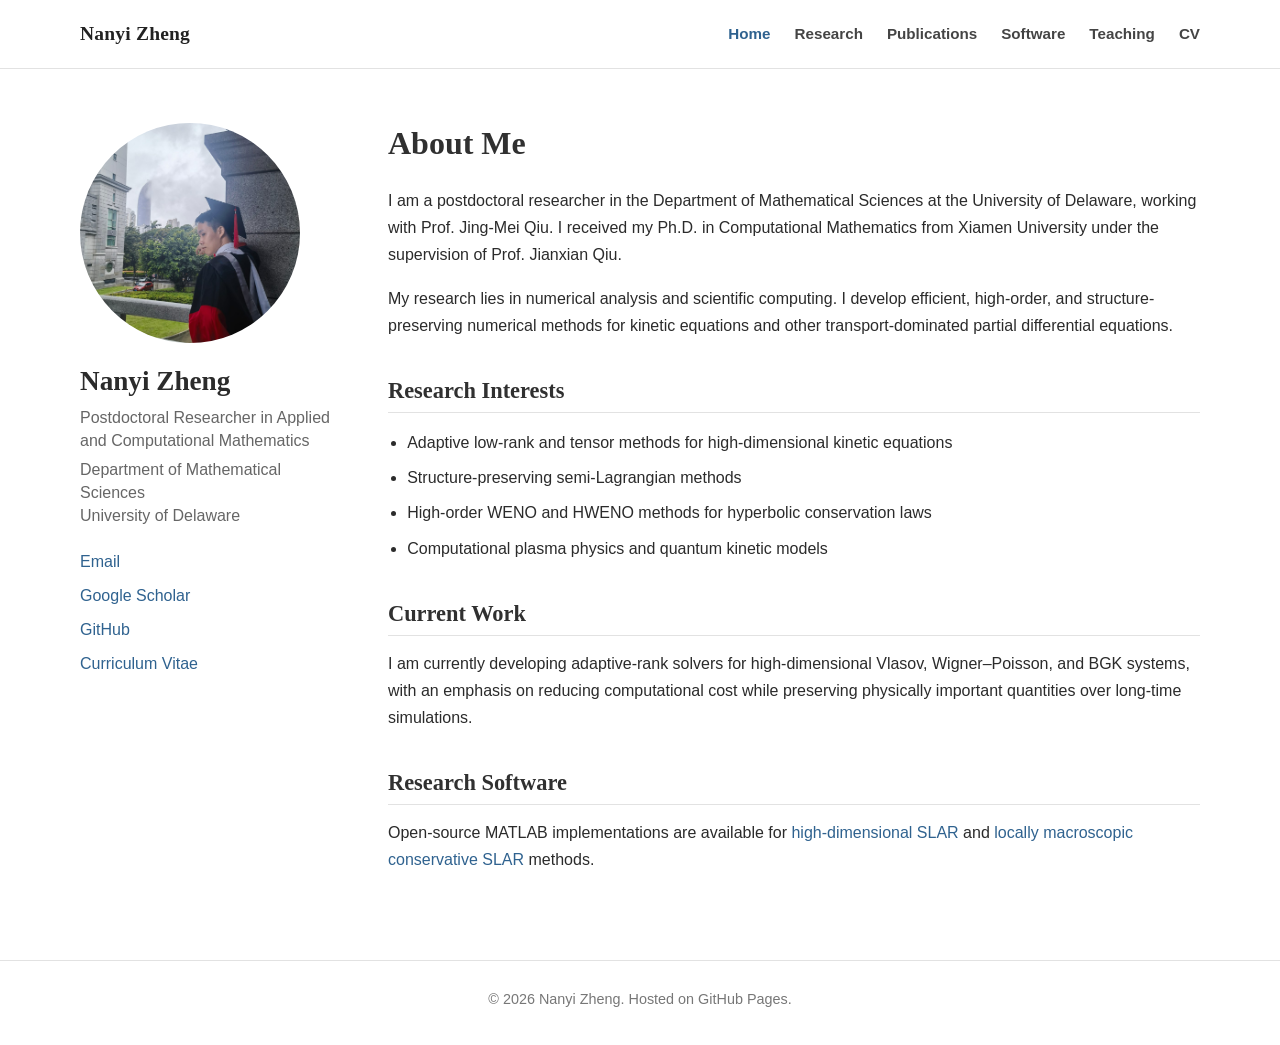
==== index.html @ 28a94df5 "Create academic GitHub Pages site" ====
<!doctype html>
<html lang="en">
<head>
  <meta charset="utf-8">
  <meta name="viewport" content="width=device-width, initial-scale=1">
  <meta name="description" content="Nanyi Zheng — numerical analysis, scientific computing, kinetic equations, and adaptive low-rank tensor methods.">
  <title>Nanyi Zheng | Applied and Computational Mathematics</title>
  <link rel="stylesheet" href="assets/css/style.css">
</head>
<body>
  <header class="site-header">
    <div class="nav-wrap">
      <a class="site-name" href="index.html">Nanyi Zheng</a>
      <button class="menu-button" type="button" aria-expanded="false" aria-controls="site-navigation">Menu</button>
      <nav class="site-nav" id="site-navigation" aria-label="Primary navigation">
        <a href="index.html" aria-current="page">Home</a>
        <a href="research.html">Research</a>
        <a href="publications.html">Publications</a>
        <a href="software.html">Software</a>
        <a href="teaching.html">Teaching</a>
        <a href="files/CV_Nanyi_Zheng.pdf">CV</a>
      </nav>
    </div>
  </header>

  <div class="page-shell">
    <aside class="profile">
      <img class="profile-photo" src="assets/images/nanyi-zheng.jpg" alt="Portrait of Nanyi Zheng">
      <h1>Nanyi Zheng</h1>
      <p class="profile-role">Postdoctoral Researcher in Applied and Computational Mathematics</p>
      <p class="profile-affiliation">Department of Mathematical Sciences<br>University of Delaware</p>
      <ul class="profile-links">
        <li><a href="mailto:nyzheng@udel.edu">Email</a></li>
        <li><a href="https://scholar.google.com/citations?hl=en&amp;user=1RE5OWYAAAAJ">Google Scholar</a></li>
        <li><a href="https://github.com/Nanyheng">GitHub</a></li>
        <li><a href="files/CV_Nanyi_Zheng.pdf">Curriculum Vitae</a></li>
      </ul>
    </aside>

    <main>
      <h1>About Me</h1>
      <p>I am a postdoctoral researcher in the Department of Mathematical Sciences at the University of Delaware, working with Prof. Jing-Mei Qiu. I received my Ph.D. in Computational Mathematics from Xiamen University under the supervision of Prof. Jianxian Qiu.</p>

      <p>My research lies in numerical analysis and scientific computing. I develop efficient, high-order, and structure-preserving numerical methods for kinetic equations and other transport-dominated partial differential equations.</p>

      <h2>Research Interests</h2>
      <ul class="research-list">
        <li>Adaptive low-rank and tensor methods for high-dimensional kinetic equations</li>
        <li>Structure-preserving semi-Lagrangian methods</li>
        <li>High-order WENO and HWENO methods for hyperbolic conservation laws</li>
        <li>Computational plasma physics and quantum kinetic models</li>
      </ul>

      <h2>Current Work</h2>
      <p>I am currently developing adaptive-rank solvers for high-dimensional Vlasov, Wigner–Poisson, and BGK systems, with an emphasis on reducing computational cost while preserving physically important quantities over long-time simulations.</p>

      <h2>Research Software</h2>
      <p>Open-source MATLAB implementations are available for <a href="https://github.com/Nanyheng/highD_SLAR">high-dimensional SLAR</a> and <a href="https://github.com/Nanyheng/LoMaC_SLAR">locally macroscopic conservative SLAR</a> methods.</p>
    </main>
  </div>

  <footer class="site-footer">© 2026 Nanyi Zheng. Hosted on GitHub Pages.</footer>
  <script src="assets/js/site.js"></script>
</body>
</html>
---- assets/css/style.css ----
:root {
  --ink: #2b2b2b;
  --muted: #666;
  --link: #2f628f;
  --line: #e2e2e2;
  --soft: #f7f7f7;
  --page: #fff;
  --content: 1120px;
}

* { box-sizing: border-box; }

html { scroll-behavior: smooth; }

body {
  margin: 0;
  color: var(--ink);
  background: var(--page);
  font-family: -apple-system, BlinkMacSystemFont, "Segoe UI", Roboto, Helvetica, Arial, sans-serif;
  font-size: 16px;
  line-height: 1.7;
}

a { color: var(--link); text-decoration: none; }
a:hover, a:focus-visible { text-decoration: underline; }

.site-header {
  border-bottom: 1px solid var(--line);
  background: rgba(255,255,255,.96);
  position: sticky;
  top: 0;
  z-index: 10;
}

.nav-wrap {
  width: min(calc(100% - 40px), var(--content));
  min-height: 68px;
  margin: 0 auto;
  display: flex;
  align-items: center;
  justify-content: space-between;
  gap: 28px;
}

.site-name {
  color: #222;
  font-family: Georgia, "Times New Roman", serif;
  font-size: 1.22rem;
  font-weight: 700;
  letter-spacing: .01em;
  white-space: nowrap;
}

.site-nav { display: flex; align-items: center; gap: 24px; }
.site-nav a { color: #444; font-size: .95rem; font-weight: 600; }
.site-nav a[aria-current="page"] { color: var(--link); }

.page-shell {
  width: min(calc(100% - 40px), var(--content));
  margin: 54px auto 70px;
  display: grid;
  grid-template-columns: 250px minmax(0, 1fr);
  gap: 58px;
}

.profile { align-self: start; }
.profile-photo {
  width: 220px;
  height: 220px;
  display: block;
  object-fit: cover;
  object-position: 69% 48%;
  border-radius: 50%;
  filter: saturate(.92);
}

.profile h1 {
  margin: 22px 0 0;
  font-family: Georgia, "Times New Roman", serif;
  font-size: 1.7rem;
  line-height: 1.2;
}

.profile-role { margin: 8px 0 0; color: var(--muted); line-height: 1.45; }
.profile-affiliation { margin: 6px 0 0; color: var(--muted); line-height: 1.45; }
.profile-links { list-style: none; padding: 0; margin: 20px 0 0; }
.profile-links li { margin: 7px 0; }

main { min-width: 0; }
main h1, main h2 {
  font-family: Georgia, "Times New Roman", serif;
  color: #303030;
  line-height: 1.25;
}
main h1 { margin: 0 0 24px; font-size: 2rem; }
main h2 {
  margin: 38px 0 14px;
  padding-bottom: 7px;
  border-bottom: 1px solid var(--line);
  font-size: 1.4rem;
}
main p { margin: 0 0 16px; }

.research-list, .compact-list { padding-left: 1.2rem; }
.research-list li, .compact-list li { margin: 8px 0; }

.publication-list { padding-left: 1.35rem; }
.publication-list li { margin: 0 0 22px; padding-left: 6px; }
.paper-title { font-weight: 650; color: #252525; }
.paper-links { display: inline-flex; gap: 10px; margin-left: 6px; font-size: .94rem; }
.author-me { font-weight: 700; }
.venue { font-style: italic; }

.software-card {
  margin: 0 0 22px;
  padding: 20px 22px;
  border: 1px solid var(--line);
  border-left: 4px solid var(--link);
  background: var(--soft);
}
.software-card h2 { margin: 0 0 8px; padding: 0; border: 0; }
.software-card p { margin-bottom: 10px; }

.entry { margin-bottom: 26px; }
.entry-head { display: flex; justify-content: space-between; gap: 20px; }
.entry-title { font-weight: 700; }
.entry-date { color: var(--muted); white-space: nowrap; }

.site-footer {
  border-top: 1px solid var(--line);
  color: #777;
  font-size: .9rem;
  text-align: center;
  padding: 26px 20px 34px;
}

.menu-button { display: none; }

@media (max-width: 820px) {
  .nav-wrap { min-height: 62px; align-items: flex-start; padding: 17px 0; flex-wrap: wrap; }
  .menu-button {
    display: inline-flex;
    border: 0;
    background: transparent;
    color: #333;
    font: inherit;
    font-weight: 650;
    padding: 0;
  }
  .site-nav { display: none; flex-basis: 100%; flex-direction: column; align-items: flex-start; gap: 10px; padding-top: 8px; }
  .site-nav.open { display: flex; }
  .page-shell { grid-template-columns: 1fr; gap: 38px; margin-top: 38px; }
  .profile { text-align: center; }
  .profile-photo { margin: 0 auto; width: 190px; height: 190px; }
  .profile-links { display: flex; justify-content: center; flex-wrap: wrap; gap: 5px 18px; }
  .entry-head { display: block; }
}

@media print {
  .site-header, .site-footer { display: none; }
  .page-shell { width: 100%; margin: 0; }
}
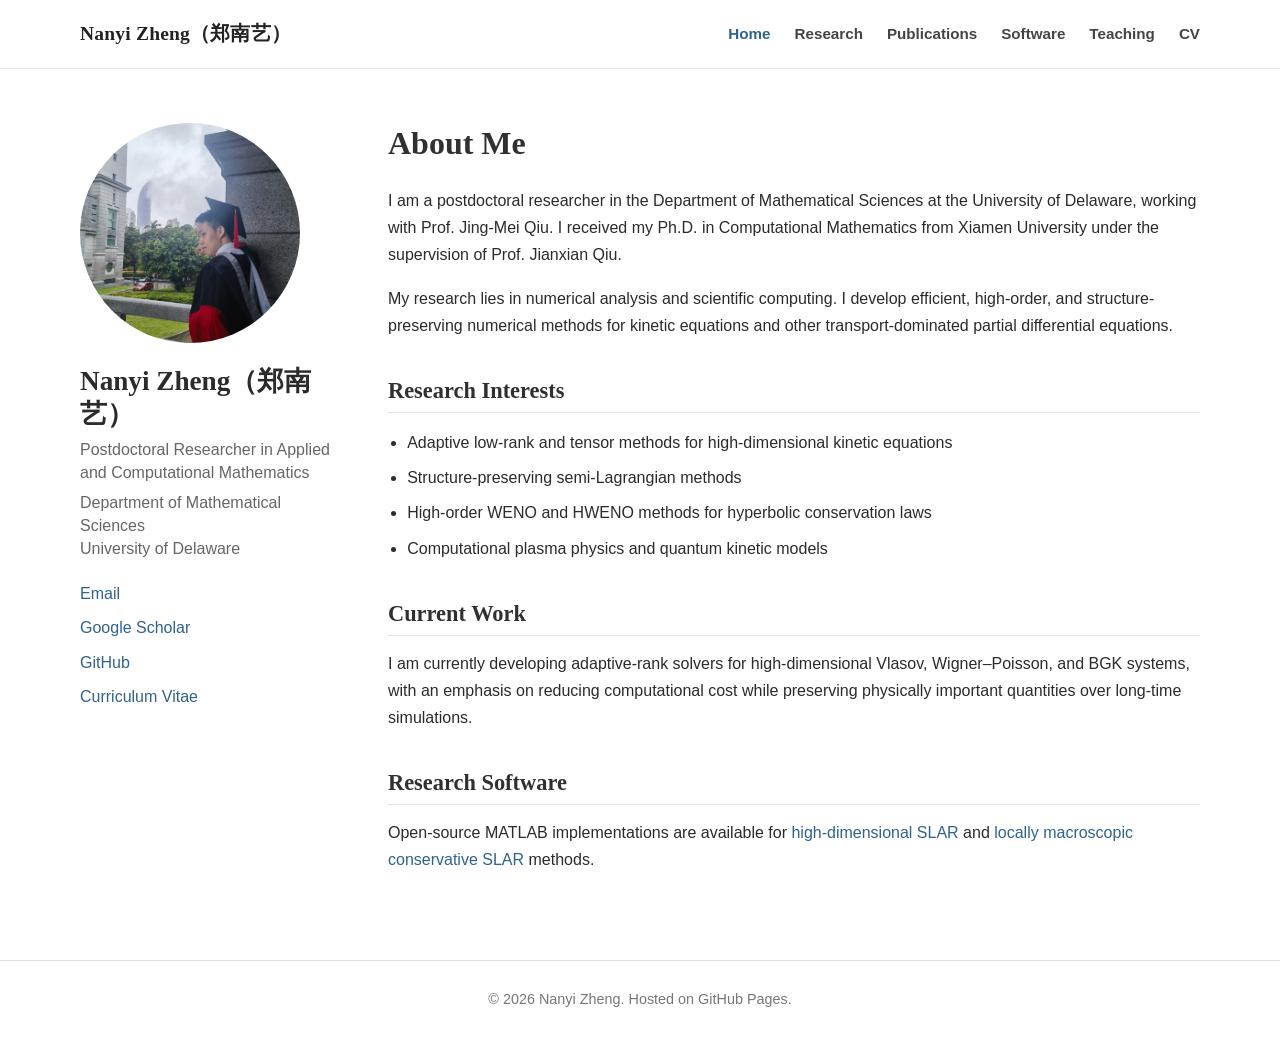
==== commit 51e8d755: "Update name to include Chinese characters" ====
--- a/index.html
+++ b/index.html
@@ -10,7 +10,7 @@
 <body>
   <header class="site-header">
     <div class="nav-wrap">
-      <a class="site-name" href="index.html">Nanyi Zheng</a>
+      <a class="site-name" href="index.html">Nanyi Zheng（郑南艺）</a>
       <button class="menu-button" type="button" aria-expanded="false" aria-controls="site-navigation">Menu</button>
       <nav class="site-nav" id="site-navigation" aria-label="Primary navigation">
         <a href="index.html" aria-current="page">Home</a>
@@ -26,7 +26,7 @@
   <div class="page-shell">
     <aside class="profile">
       <img class="profile-photo" src="assets/images/nanyi-zheng.jpg" alt="Portrait of Nanyi Zheng">
-      <h1>Nanyi Zheng</h1>
+      <h1>Nanyi Zheng（郑南艺）</h1>
       <p class="profile-role">Postdoctoral Researcher in Applied and Computational Mathematics</p>
       <p class="profile-affiliation">Department of Mathematical Sciences<br>University of Delaware</p>
       <ul class="profile-links">
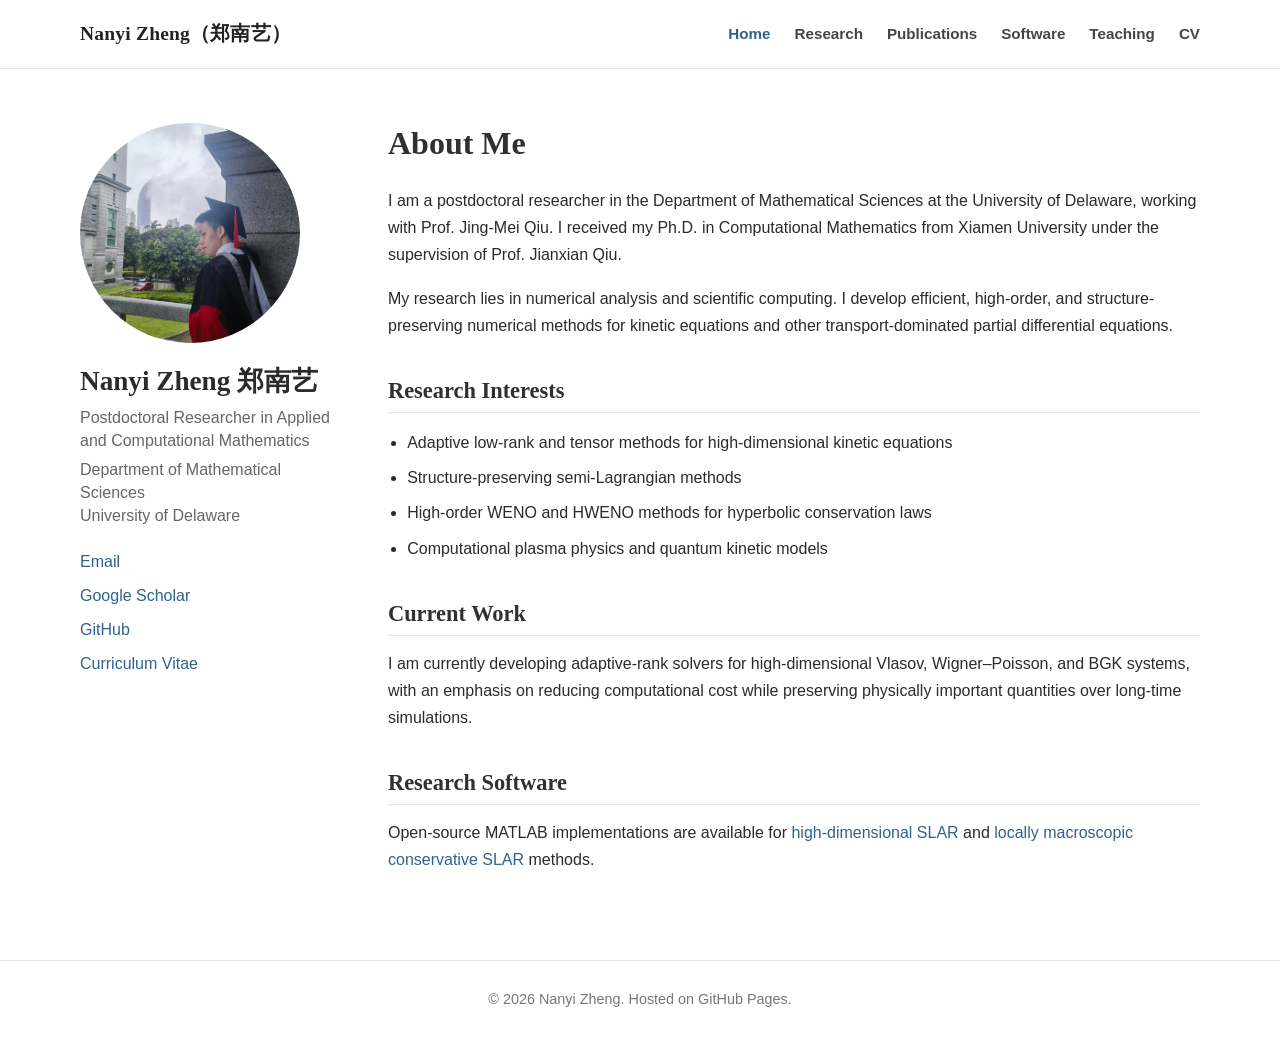
==== commit c303fe11: "Update profile name structure in index.html" ====
--- a/index.html
+++ b/index.html
@@ -26,7 +26,10 @@
   <div class="page-shell">
     <aside class="profile">
       <img class="profile-photo" src="assets/images/nanyi-zheng.jpg" alt="Portrait of Nanyi Zheng">
-      <h1>Nanyi Zheng（郑南艺）</h1>
+      <h1 class="profile-name">
+        Nanyi Zheng
+        <span class="name-cn">郑南艺</span>
+      </h1>
       <p class="profile-role">Postdoctoral Researcher in Applied and Computational Mathematics</p>
       <p class="profile-affiliation">Department of Mathematical Sciences<br>University of Delaware</p>
       <ul class="profile-links">
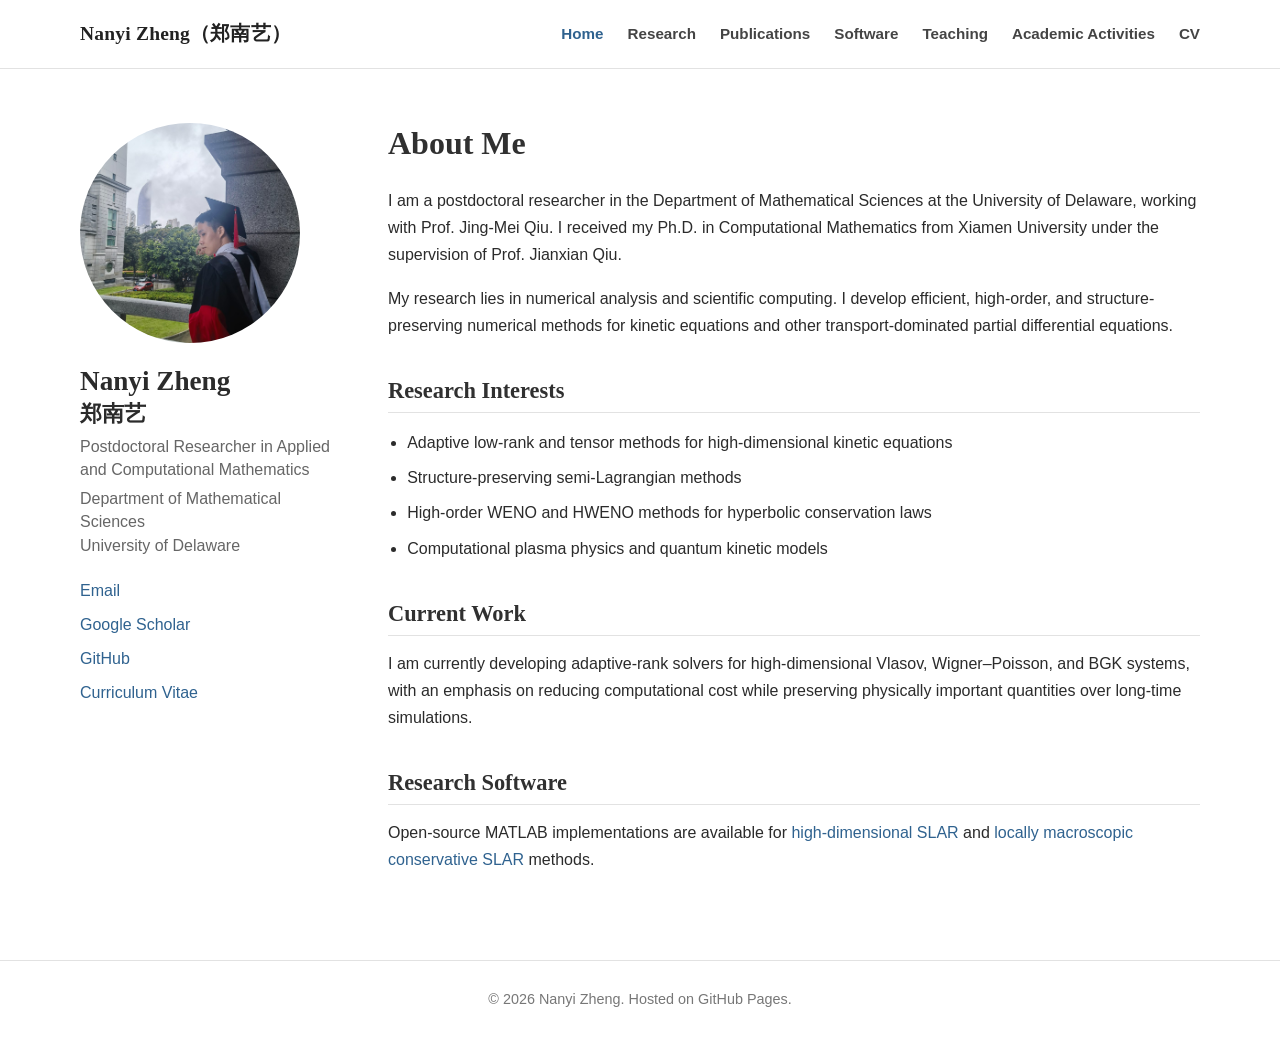
==== commit c6e32438: "Separate academic activities from teaching" ====
--- a/index.html
+++ b/index.html
@@ -18,6 +18,7 @@
         <a href="publications.html">Publications</a>
         <a href="software.html">Software</a>
         <a href="teaching.html">Teaching</a>
+        <a href="activities.html">Academic Activities</a>
         <a href="files/CV_Nanyi_Zheng.pdf">CV</a>
       </nav>
     </div>
@@ -26,9 +27,9 @@
   <div class="page-shell">
     <aside class="profile">
       <img class="profile-photo" src="assets/images/nanyi-zheng.jpg" alt="Portrait of Nanyi Zheng">
-      <h1 class="profile-name">
+      <h1>
         Nanyi Zheng
-        <span class="name-cn">郑南艺</span>
+        <span class="name-cn" lang="zh-CN">郑南艺</span>
       </h1>
       <p class="profile-role">Postdoctoral Researcher in Applied and Computational Mathematics</p>
       <p class="profile-affiliation">Department of Mathematical Sciences<br>University of Delaware</p>
--- a/assets/css/style.css
+++ b/assets/css/style.css
@@ -81,6 +81,15 @@
   line-height: 1.2;
 }
 
+.profile h1 .name-cn {
+  display: block;
+  margin-top: 3px;
+  font-family: "Songti SC", "Noto Serif SC", "SimSun", serif;
+  font-size: 0.8em;
+  font-weight: 600;
+  white-space: nowrap;
+}
+
 .profile-role { margin: 8px 0 0; color: var(--muted); line-height: 1.45; }
 .profile-affiliation { margin: 6px 0 0; color: var(--muted); line-height: 1.45; }
 .profile-links { list-style: none; padding: 0; margin: 20px 0 0; }
@@ -136,7 +145,7 @@
 
 .menu-button { display: none; }
 
-@media (max-width: 820px) {
+@media (max-width: 980px) {
   .nav-wrap { min-height: 62px; align-items: flex-start; padding: 17px 0; flex-wrap: wrap; }
   .menu-button {
     display: inline-flex;
